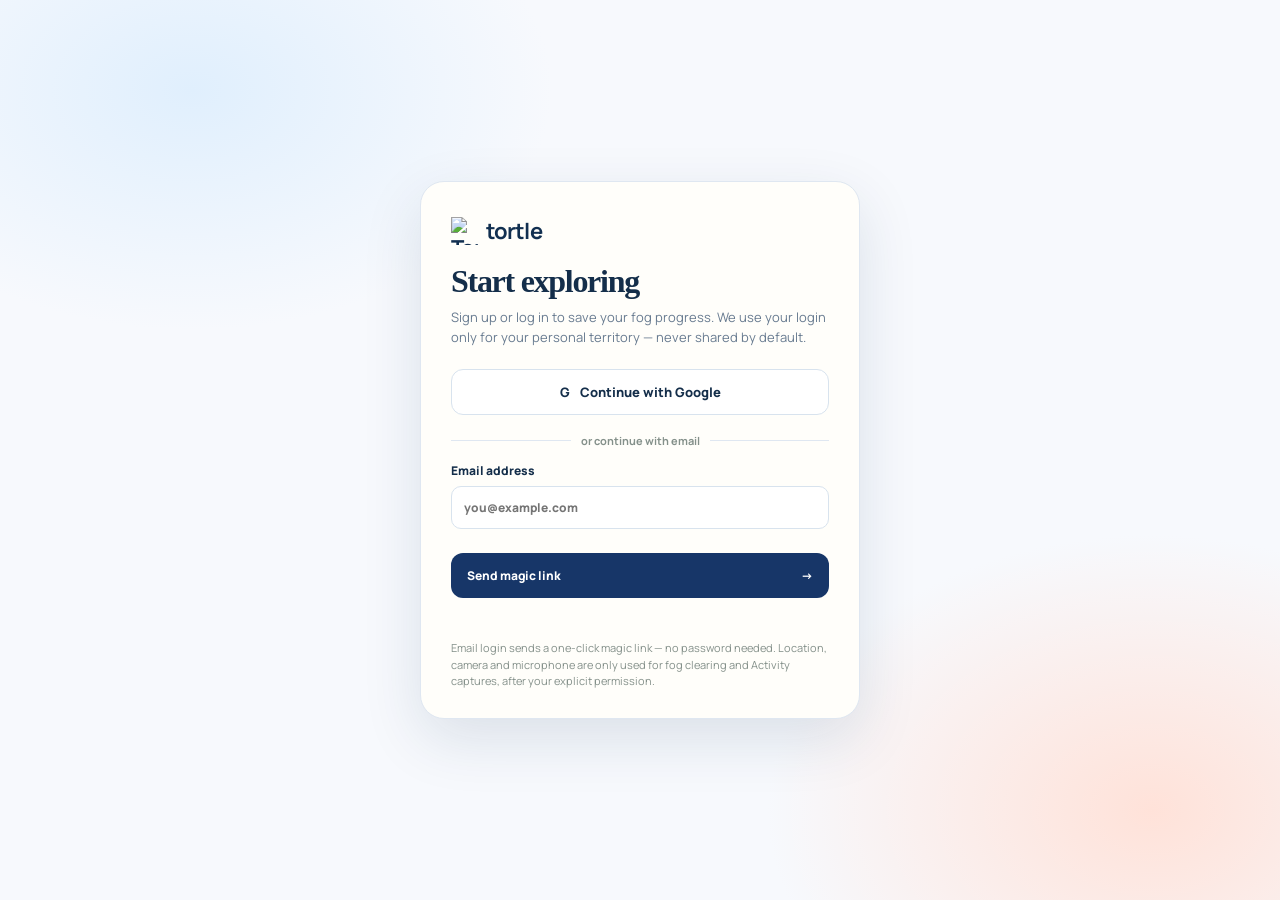
==== auth.html @ 94d279da "Tourtle is now Tortle: copy, identifiers, storage migration, backend refs, brand" ====
<!DOCTYPE html>
<html lang="en">
<head>
  <meta charset="UTF-8">
  <meta name="viewport" content="width=device-width, initial-scale=1.0">
  <title>Tortle — Sign up / Log in</title>
  <link rel="stylesheet" href="app/style.css">
  <style>
    .auth-shell {
      min-height: 100vh;
      display: grid;
      place-items: center;
      padding: 32px 18px;
      background:
        radial-gradient(600px 400px at 15% 10%, #e0effd 0%, transparent 60%),
        radial-gradient(700px 500px at 90% 90%, #ffe2d9 0%, transparent 55%),
        var(--paper);
    }
    .auth-card {
      width: min(440px, 100%);
      background: #fffefa;
      border: 1px solid var(--line);
      border-radius: 24px;
      padding: 34px 30px 28px;
      box-shadow: 0 20px 60px rgba(17, 47, 80, 0.12);
    }
    .auth-card .brand { margin-bottom: 18px; }
    .auth-card h1 {
      font: 600 32px/1.1 Fraunces, serif;
      letter-spacing: -0.04em;
      margin: 0 0 8px;
    }
    .auth-copy { color: #687b90; font-size: 13px; line-height: 1.55; margin: 0 0 22px; }
    .google-btn {
      width: 100%;
      display: flex; align-items: center; justify-content: center; gap: 10px;
      border: 1px solid #d8e3ee; background: #fff; border-radius: 12px;
      padding: 13px 14px; font-weight: 800; font-size: 13px; color: var(--ink);
    }
    .google-btn:hover { border-color: #a8caea; }
    .divider {
      display: flex; align-items: center; gap: 10px;
      color: #84908a; font-size: 11px; font-weight: 700;
      margin: 18px 0 14px;
    }
    .divider::before, .divider::after {
      content: ""; height: 1px; background: var(--line); flex: 1;
    }
    .auth-field { display: block; font-size: 12px; font-weight: 800; margin: 0 0 10px; }
    .auth-field input {
      display: block; width: 100%; margin-top: 7px;
      border: 1px solid #d8e3ee; background: #fff; border-radius: 10px;
      padding: 12px; outline-color: #4c8fcf;
    }
    .auth-hint { font-size: 11px; color: #84908a; line-height: 1.5; margin: 12px 0 0; }
    .auth-status { font-size: 12px; font-weight: 700; margin: 12px 0 0; min-height: 18px; }
    .auth-status.ok { color: #1f8a4c; }
    .auth-status.err { color: #c0392b; }
  </style>
</head>
<body>
  <div class="auth-shell">
    <div class="auth-card">
      <a href="./index.html" class="brand" aria-label="Tortle home">
        <img class="brand-mark" src="app/brand/turtle-dark-256.png" alt="Tortle" width="28" height="28">tortle
      </a>
      <h1>Start exploring</h1>
      <p class="auth-copy">Sign up or log in to save your fog progress. We use your login only for your personal territory — never shared by default.</p>

      <button class="google-btn" id="googleButton" type="button">
        <span aria-hidden="true">G</span> Continue with Google
      </button>

      <div class="divider">or continue with email</div>

      <form id="emailForm">
        <label class="auth-field">
          Email address
          <input id="emailInput" type="email" required autocomplete="email" placeholder="you@example.com">
        </label>
        <button class="primary-button" type="submit" id="emailSubmit">
          Send magic link <span>&rarr;</span>
        </button>
      </form>

      <p class="auth-status" id="authStatus" role="status"></p>
      <p class="auth-hint">Email login sends a one-click magic link — no password needed. Location, camera and microphone are only used for fog clearing and Activity captures, after your explicit permission.</p>
    </div>
  </div>

  <script type="module">
    import { getSession, sendMagicLink, signInWithGoogle, supabase } from './app/auth.js';

    const statusEl = document.querySelector('#authStatus');
    const googleBtn = document.querySelector('#googleButton');
    const form = document.querySelector('#emailForm');
    const emailInput = document.querySelector('#emailInput');
    const submitBtn = document.querySelector('#emailSubmit');

    const params = new URLSearchParams(window.location.search);
    if (params.get('error')) {
      statusEl.textContent = 'Sign-in failed: ' + params.get('error');
      statusEl.className = 'auth-status err';
    }

    // Already signed in? Go straight to the app.
    getSession().then((session) => {
      if (session) window.location.replace('./index.html');
    });

    // Magic-link / OAuth redirect landing back on auth.html (e.g. misconfigured
    // Site URL): pick up the session then forward to the app.
    supabase.auth.onAuthStateChange((event, session) => {
      if ((event === 'SIGNED_IN' || event === 'TOKEN_REFRESHED') && session) {
        window.location.replace('./index.html');
      }
    });

    googleBtn.addEventListener('click', async () => {
      statusEl.textContent = 'Opening Google…';
      statusEl.className = 'auth-status';
      try {
        await signInWithGoogle();
      } catch (e) {
        statusEl.textContent = e.message || 'Google sign-in failed.';
        statusEl.className = 'auth-status err';
      }
    });

    form.addEventListener('submit', async (e) => {
      e.preventDefault();
      const email = emailInput.value.trim();
      if (!email) return;
      submitBtn.disabled = true;
      statusEl.textContent = 'Sending magic link…';
      statusEl.className = 'auth-status';
      try {
        await sendMagicLink(email);
        statusEl.textContent = 'Check your inbox — tap the magic link on this device to finish signing in.';
        statusEl.className = 'auth-status ok';
      } catch (err) {
        statusEl.textContent = err.message || 'Could not send magic link.';
        statusEl.className = 'auth-status err';
      } finally {
        submitBtn.disabled = false;
      }
    });
  </script>
</body>
</html>
---- app/style.css ----
@import url('https://fonts.googleapis.com/css2?family=DM+Mono:wght@500&family=Manrope:wght@400;500;600;700;800&display=swap');

:root {
  --ink: #142e4a;
  --muted: #708094;
  --paper: #f7f9fd;
  --line: #dfe7f1;
  --mint: #a9d8ff;
  --deep-mint: #2568ab;
  --coral: #ff836b;
  --navy: #112f50;
}

* {
  box-sizing: border-box;
}

body {
  margin: 0;
  min-width: 320px;
  background: var(--paper);
  color: var(--ink);
  font-family: Manrope, Arial, sans-serif;
}

button,
input {
  font: inherit;
}

button {
  cursor: pointer;
}

.app-shell {
  height: 100dvh;
  overflow: hidden;
  display: block;
}

.map-panel {
  position: relative;
  height: 100dvh;
  background: #d9e8f5;
  isolation: isolate;
  overflow: hidden;
}

.live-map {
  position: absolute;
  inset: 0;
  z-index: 0;
  width: 100%;
  height: 100%;
}

.map-topbar,
.content-header {
  position: relative;
  z-index: 3;
  display: flex;
  align-items: center;
  justify-content: space-between;
}

.map-topbar {
  padding: 28px 30px;
}

.brand {
  color: var(--navy);
  font: 700 22px Manrope, sans-serif;
  text-decoration: none;
  letter-spacing: -0.04em;
  display: flex;
  align-items: center;
  gap: 7px;
}

.brand-mark {
  display: block;
  width: 28px;
  height: 28px;
  object-fit: contain;
}



.icon-button {
  width: 38px;
  height: 38px;
  border-radius: 50%;
  border: 2px solid rgba(16, 54, 54, 0.35);
  background: #f5c76a;
  color: #153434;
  font-size: 12px;
  font-weight: 800;
}

.map-controls {
  position: absolute;
  z-index: 3;
  right: 24px;
  top: 140px;
  display: grid;
  gap: 9px;
}

.map-control {
  border: 0;
  width: 42px;
  height: 42px;
  border-radius: 13px;
  background: rgba(248, 247, 242, 0.92);
  color: var(--navy);
  font-size: 20px;
  box-shadow: 0 4px 16px rgba(21, 73, 60, 0.12);
  display: grid;
  place-items: center;
}

.map-legend {
  position: absolute;
  z-index: 3;
  left: 24px;
  top: 88px;
  display: flex;
  gap: 8px;
  flex-wrap: wrap;
}

/* Diagnostic readouts (V0 transient tuning). Top-right stack, in the slot
 * freed by the tracking pill. Superadmin gets both; admin gets zoom only. */
.zoom-level {
  position: absolute;
  z-index: 3;
  right: 24px;
  top: 88px;
  background: rgba(23, 54, 104, 0.85);
  color: #fff;
  border-radius: 999px;
  padding: 5px 11px;
  font-size: 11px;
  font-weight: 800;
  font-variant-numeric: tabular-nums;
  letter-spacing: 0.02em;
}

.tilt-level {
  position: absolute;
  z-index: 3;
  right: 24px;
  top: 118px;
  background: rgba(23, 54, 104, 0.85);
  color: #fff;
  border-radius: 999px;
  padding: 5px 11px;
  font-size: 11px;
  font-weight: 800;
  font-variant-numeric: tabular-nums;
  letter-spacing: 0.02em;
}

/* Explore Live pill: lives in the card float stack, above the card. */
.map-tracking {
  box-shadow: 0 4px 16px rgba(21, 73, 60, 0.12);
}

.legend-chip {
  background: rgba(248, 247, 242, 0.9);
  border-radius: 999px;
  padding: 5px 9px;
  font-size: 10px;
  font-weight: 700;
  color: var(--navy);
  display: flex;
  align-items: center;
  gap: 6px;
}

.swatch {
  width: 10px;
  height: 10px;
  border-radius: 2px;
}

.swatch.fog {
  background: #3a4b5e;
}
.swatch.activated {
  background: #8fd0f2;
}
.swatch.cleared {
  background: #5cc581;
}

.map-control svg {
  display: block;
}

.map-control.active {
  background: var(--navy);
  color: #fff;
}

/* Sandbox joystick pad: bottom-left, above the summary card. */
.joystick {
  position: absolute;
  z-index: 3;
  left: 24px;
  bottom: calc(210px + env(safe-area-inset-bottom, 0px));
  display: grid;
  gap: 8px;
  justify-items: center;
}

.joystick[hidden] {
  display: none;
}

.joy-base {
  width: 120px;
  height: 120px;
  border-radius: 50%;
  background: rgba(248, 247, 242, 0.92);
  box-shadow: 0 4px 16px rgba(21, 73, 60, 0.12);
  display: grid;
  place-items: center;
  touch-action: none;
  cursor: pointer;
}

.joy-nub {
  width: 52px;
  height: 52px;
  border-radius: 50%;
  background: var(--navy);
  box-shadow: 0 2px 8px rgba(17, 47, 80, 0.35);
}

.joy-tag {
  margin: 0;
  font: 700 9px "DM Mono", monospace;
  letter-spacing: 0.08em;
  color: #fff;
  background: rgba(23, 54, 104, 0.8);
  padding: 3px 8px;
  border-radius: 999px;
}

/* Card dock: bottom-anchored column. The float stack (recenter + Explore
 * Live) rides directly above the card and follows it as it expands. */
.card-dock {
  position: absolute;
  z-index: 4;
  left: 12px;
  right: 12px;
  bottom: calc(12px + env(safe-area-inset-bottom, 0px));
  display: flex;
  flex-direction: column;
  align-items: stretch;
  pointer-events: none;
}

.card-dock > * { pointer-events: auto; }

.card-float-stack {
  align-self: flex-end;
  display: flex;
  flex-direction: column;
  align-items: flex-end;
  gap: 9px;
  margin-bottom: 10px;
}

.bottom-card {
  position: relative;
  border: 1px solid rgba(255, 255, 255, 0.6);
  background: rgba(248, 247, 242, 0.94);
  border-radius: 18px;
  box-shadow: 0 10px 30px rgba(15, 64, 54, 0.16);
  backdrop-filter: blur(8px);
  max-height: calc(100dvh - 170px);
  display: flex;
  flex-direction: column;
  overflow: hidden;
}

.card-handle {
  display: flex;
  justify-content: center;
  padding: 8px 0 0;
  flex: none;
}

.card-handle span {
  width: 36px;
  height: 4px;
  border-radius: 999px;
  background: #d9e2ee;
}

.map-summary {
  display: flex;
  align-items: flex-start;
  gap: 12px;
  padding: 8px 17px 16px;
  cursor: pointer;
  flex: none;
}

.summary-text {
  flex: 1;
  min-width: 0;
}

.detail-content {
  display: none;
  overflow-y: auto;
  padding: 4px 17px 20px;
  border-top: 1px solid var(--line);
  -webkit-overflow-scrolling: touch;
}

.bottom-card.expanded .detail-content {
  display: block;
}

@media (min-width: 700px) {
  .card-dock {
    left: 25px;
    right: auto;
    width: min(430px, calc(100vw - 50px));
  }
}

.eyebrow {
  margin: 0 0 5px;
  color: #6e8278;
  font: 500 10px "DM Mono", monospace;
  letter-spacing: 0.1em;
  text-transform: uppercase;
}

.territory-title {
  margin: 0;
  font: 800 18px Manrope, sans-serif;
  letter-spacing: -0.02em;
}

.title-stack {
  display: flex;
  flex-direction: column;
  align-items: flex-start;
  gap: 2px;
  min-width: 0;
  flex: 1;
}

/* My City header: title stack top-left, counts flush right */
.city-header {
  display: flex;
  align-items: flex-start;
  justify-content: space-between;
  gap: 12px;
  margin-bottom: 10px;
}

.city-header .header-counts {
  margin-left: auto;
}

.header-counts {
  display: flex;
  align-items: stretch;
  gap: 0;
  flex: none;
  background: transparent;
  border: none;
  border-radius: 12px;
  padding: 7px 6px;
  box-shadow: none;
}

.count-panel {
  display: flex;
  flex-direction: column;
  align-items: center;
  gap: 5px;
  padding: 0 8px;
}

.panel-title {
  font: 700 9px "DM Mono", monospace;
  letter-spacing: 0.08em;
  text-transform: uppercase;
  color: #6e8278;
  line-height: 1;
}

.count-divider {
  width: 1px;
  align-self: stretch;
  background: var(--line);
  margin: 2px 4px;
}

.count-item {
  display: flex;
  flex-direction: column;
  align-items: center;
  gap: 3px;
}

.count-boxes {
  display: flex;
  gap: 6px;
}

.count-box {
  position: relative;
  min-width: 38px;
  height: 34px;
  padding: 0 10px;
  display: grid;
  place-items: center;
  background: #fff;
  border: 1px solid var(--line);
  border-radius: 9px;
  font: 800 15px "DM Mono", monospace;
  font-variant-numeric: tabular-nums;
  line-height: 1;
  box-shadow: 0 1px 4px rgba(16, 46, 74, 0.06);
}

.count-box.activated b {
  color: #8fd0f2;
}

.count-box.unlocked b {
  color: #5cc581;
}

.count-box.neutral b {
  color: var(--navy);
}

.box-dot {
  position: absolute;
  top: -4px;
  right: -4px;
  width: 9px;
  height: 9px;
  border-radius: 50%;
  border: 2px solid rgba(248, 247, 242, 0.94);
  box-shadow: 0 0 0 1px rgba(0,0,0,0.04);
}

.box-dot.blue {
  background: #8fd0f2;
}

.box-dot.green {
  background: #5cc581;
}

.box-sublabel {
  font: 600 8px "DM Mono", monospace;
  letter-spacing: 0.04em;
  text-transform: uppercase;
  color: #6e8278;
  line-height: 1;
}

.count-label {
  font: 600 9px "DM Mono", monospace;
  letter-spacing: 0.06em;
  text-transform: uppercase;
  color: #6e8278;
  line-height: 1;
}

.area-name {
  margin: 0;
  color: #667874;
  font: 600 12px Manrope, sans-serif;
  white-space: nowrap;
  overflow: hidden;
  text-overflow: ellipsis;
  max-width: 100%;
}

.hex-line {
  margin: 1px 0 0;
  color: #8a9aa8;
  font: 500 10px "DM Mono", monospace;
  letter-spacing: 0.02em;
  white-space: nowrap;
  overflow: hidden;
  text-overflow: ellipsis;
}

.countdown-row {
  display: flex;
  align-items: center;
  justify-content: flex-start;
  gap: 6px;
  font-size: 11px;
  color: #667874;
  margin-bottom: 8px;
}

.countdown-text {
  flex: none;
  min-width: 0;
}

.countdown-text b {
  color: var(--navy);
  font-variant-numeric: tabular-nums;
}

.countdown-row.unlocked .countdown-text {
  color: #1f8a4c;
  font-weight: 800;
}

.lock-icon {
  display: grid;
  place-items: center;
  flex: none;
  color: var(--navy);
}

.lock-icon svg {
  display: block;
}

.countdown-row.unlocked .lock-icon {
  color: #1f8a4c;
}

/* Legacy progress-row kept for expanded detail blocks (not the summary card) */
.progress-row {
  display: flex;
  justify-content: space-between;
  font-size: 11px;
  color: #667874;
  margin-bottom: 8px;
}

.progress-track {
  height: 6px;
  background: #e4ece5;
  border-radius: 999px;
  overflow: hidden;
  position: relative;
}

#tileProgressTrack {
  margin-top: 10px;
  width: 100%;
}

.progress-track span {
  display: block;
  height: 100%;
  width: 0;
  border-radius: inherit;
  background: var(--deep-mint);
  transition: width 0.5s ease;
}

.progress-track.unlocked span {
  background: #5cc581;
}

.user-puck {
  width: 18px;
  height: 18px;
  border-radius: 50%;
  background: #2a69aa;
  border: 3px solid #fff;
  box-shadow: 0 0 0 8px rgba(42, 105, 170, 0.18);
}

.content-header {
  gap: 20px;
  padding-top: 18px;
}

.content-header h1 {
  font: 600 clamp(33px, 4vw, 50px) / 1.04 Manrope, sans-serif;
  letter-spacing: -0.045em;
  margin: 0;
}

.status-pill {
  flex: none;
  display: flex;
  gap: 8px;
  align-items: center;
  color: #2568ab;
  background: #dceeff;
  border: 0;
  border-radius: 999px;
  padding: 10px 13px;
  font-size: 11px;
  font-weight: 700;
}

.status-pill i {
  width: 7px;
  height: 7px;
  border-radius: 50%;
  background: #347bc2;
}

.status-pill.live i {
  background: #1f8a4c;
  box-shadow: 0 0 0 4px rgba(31, 138, 76, 0.18);
}

.stat-grid {
  display: grid;
  grid-template-columns: repeat(3, 1fr);
  gap: 12px;
  margin: 38px 0 42px;
}

.stat-card {
  display: flex;
  align-items: center;
  gap: 11px;
  border: 1px solid var(--line);
  background: #fffefa;
  border-radius: 15px;
  padding: 15px 13px;
}

.streak-card {
  background: #173d68;
  color: #fff;
  border-color: #173d68;
}

.stat-icon {
  display: grid;
  place-items: center;
  width: 30px;
  height: 30px;
  border-radius: 10px;
  color: #e4fff5;
  background: #2b5f94;
  font-size: 17px;
}

.stat-icon.mint {
  background: #deefff;
  color: #2a69aa;
}

.stat-icon.coral {
  background: #ffe2d9;
  color: #dc6755;
}

.stat-value {
  margin: 0;
  font-weight: 800;
  font-size: 17px;
  white-space: nowrap;
}

.stat-label {
  margin: 1px 0 0;
  color: #73817b;
  font-size: 10px;
  white-space: nowrap;
}

.streak-card .stat-label {
  color: #b3ccc1;
}

.section-block {
  border-top: 1px solid var(--line);
  padding: 29px 0;
}

#unlockingSection {
  border-top: none;
  padding-top: 8px;
}

.section-heading {
  display: flex;
  align-items: end;
  justify-content: space-between;
  gap: 14px;
  margin-bottom: 16px;
}

.section-heading h2 {
  font: 600 23px Manrope, sans-serif;
  letter-spacing: -0.035em;
  margin: 0;
}

.text-button {
  border: 0;
  background: transparent;
  color: #2568ab;
  font-size: 11px;
  font-weight: 800;
  padding: 4px 0;
}

.next-unlock-card {
  display: flex;
  align-items: center;
  gap: 17px;
  padding: 17px;
  border-radius: 16px;
  background: #e4f0fb;
}

.mini-hex {
  width: 45px;
  height: 45px;
  clip-path: polygon(25% 6%, 75% 6%, 100% 50%, 75% 94%, 25% 94%, 0 50%);
  display: grid;
  place-items: center;
  flex: none;
  color: #173d68;
  font-size: 18px;
  background: #9bdaff;
}

.unlock-copy {
  flex: 1;
}

.unlock-copy h3 {
  margin: 0 0 3px;
  font: 600 18px Manrope, sans-serif;
}

.unlock-copy p {
  margin: 0;
  color: #5d736b;
  font-size: 11px;
  line-height: 1.45;
}

.understood-button {
  margin-top: 16px;
  width: 100%;
  border: 0;
  border-radius: 12px;
  padding: 12px 16px;
  background: var(--navy);
  color: #fff;
  font-weight: 800;
  font-size: 12px;
}

.collapsed-bar {
  display: flex;
  align-items: center;
  justify-content: space-between;
  width: 100%;
  border: 1px solid var(--line);
  background: #fff;
  border-radius: 14px;
  padding: 14px 16px;
  font-weight: 700;
  font-size: 13px;
  color: var(--ink);
}

.collapsed-bar[hidden] { display: none !important; }

.collapsed-bar .info-icon {
  display: grid;
  place-items: center;
  width: 28px;
  height: 28px;
  border-radius: 50%;
  background: var(--navy);
  color: #fff;
}

.unlocking-content[hidden] { display: none !important; }

.dark {
  background: #cbdcec;
}

.dark span {
  background: #9bdaff;
}

.arrow-button {
  width: 33px;
  height: 33px;
  border: 0;
  border-radius: 50%;
  background: var(--navy);
  color: white;
  font-size: 21px;
  display: grid;
  place-items: center;
}

.section-subtitle {
  margin: -8px 0 14px;
  color: #6e8278;
  font-size: 11px;
  line-height: 1.4;
}

.activity-choices {
  display: grid;
  grid-template-columns: repeat(3, 1fr);
  gap: 10px;
}

.activity-choice {
  aspect-ratio: 1;
  padding: 12px 8px;
  text-align: center;
  display: flex;
  flex-direction: column;
  align-items: center;
  justify-content: center;
  gap: 8px;
  border: 1px solid var(--line);
  border-radius: 14px;
  background: white;
  color: var(--ink);
  transition: transform 0.2s, border-color 0.2s, box-shadow 0.2s;
}

.activity-choice:hover {
  transform: translateY(-2px);
  border-color: #a8caea;
  box-shadow: 0 6px 15px rgba(30, 80, 69, 0.08);
}

.activity-choice.muted,
.activity-choice:disabled {
  opacity: 0.35;
  filter: grayscale(0.6);
  cursor: not-allowed;
}

.activity-choice.muted:hover,
.activity-choice:disabled:hover {
  transform: none;
  border-color: var(--line);
  box-shadow: none;
}

.activity-choice b {
  display: block;
  font-size: 12px;
  font-weight: 700;
  line-height: 1.2;
}

.choice-icon {
  display: grid;
  place-items: center;
  width: 32px;
  height: 32px;
  border-radius: 9px;
  background: #e2effb;
  color: #2a69aa;
  font-weight: 800;
  flex: none;
}

.capture-area {
  margin-top: 14px;
  border: 1px solid var(--line);
  border-radius: 14px;
  background: #fff;
  padding: 14px;
  display: grid;
  gap: 10px;
}

.capture-area[hidden] { display: none !important; }

.capture-tabs {
  display: flex;
  gap: 8px;
  align-items: center;
}

.capture-tab {
  border: 1px solid var(--line);
  background: #f7f9fd;
  border-radius: 999px;
  padding: 6px 12px;
  font-size: 11px;
  font-weight: 700;
}

.capture-tab.active {
  background: var(--navy);
  color: #fff;
  border-color: var(--navy);
}

.capture-close {
  margin-left: auto;
  border: 0;
  background: transparent;
  font-size: 18px;
  line-height: 1;
  padding: 4px 8px;
}

#photoPreview {
  width: 100%;
  max-height: 220px;
  background: #000;
  border-radius: 10px;
  object-fit: cover;
}

#photoThumb {
  width: 100%;
  max-height: 220px;
  border-radius: 10px;
  object-fit: cover;
}

.capture-actions {
  display: flex;
  flex-wrap: wrap;
  gap: 8px;
  align-items: center;
}

.capture-btn {
  border: 1px solid var(--line);
  background: #fff;
  border-radius: 999px;
  padding: 8px 12px;
  font-size: 11px;
  font-weight: 700;
}

.capture-btn.primary {
  background: var(--navy);
  color: #fff;
  border-color: var(--navy);
}

.capture-btn[hidden] { display: none !important; }

.capture-hint {
  color: #8a9aa8;
  font-size: 10px;
}

.voice-bar {
  display: flex;
  align-items: center;
  gap: 10px;
}

.voice-wave {
  flex: 1;
  height: 28px;
  border-radius: 8px;
  background: #e2effb;
  position: relative;
  overflow: hidden;
}

.voice-timer {
  font: 700 12px "DM Mono", monospace;
  font-variant-numeric: tabular-nums;
}

#voiceAudio { width: 100%; }

@media (max-width: 840px) {
  .activity-choices {
    grid-template-columns: repeat(3, 1fr);
  }
}

.outing-chip {
  display: inline-flex;
  margin-left: 8px;
  padding: 2px 8px;
  border-radius: 999px;
  background: #ffe2d9;
  color: #dc6755;
  font-size: 10px;
}

.outing-chip[hidden] {
  display: none;
}

.leaderboard {
  margin: 0;
  padding: 0;
  list-style: none;
  display: grid;
  gap: 3px;
}

.leaderboard li {
  display: grid;
  grid-template-columns: 21px 27px 1fr auto;
  align-items: center;
  gap: 9px;
  padding: 8px;
  border-radius: 10px;
  font-size: 11px;
}

.leaderboard li.you {
  background: #e3f0fb;
}

.rank {
  color: #82908a;
  font: 500 10px "DM Mono", monospace;
}

.avatar {
  width: 25px;
  height: 25px;
  display: grid;
  place-items: center;
  border-radius: 50%;
  font-size: 10px;
  font-weight: 800;
  color: #fff;
}

.violet {
  background: #6e66a9;
}
.gold {
  background: #cd9f42;
}
.user {
  background: #2a69aa;
}
.person {
  font-weight: 700;
}
.person small {
  display: inline;
  margin-left: 5px;
  color: #82908a;
  font-size: 9px;
  font-weight: 500;
}
.leaderboard li b {
  font: 700 12px "DM Mono", monospace;
}

.data-credit {
  margin: 18px 0 4px;
  color: #84908a;
  font-size: 9px;
  line-height: 1.5;
}

.dialog {
  border: 0;
  padding: 0;
  background: transparent;
  max-width: 510px;
  width: calc(100% - 32px);
}

.dialog::backdrop {
  background: rgba(12, 38, 70, 0.48);
  backdrop-filter: blur(3px);
}

.dialog-card {
  position: relative;
  background: #fbfaf5;
  border-radius: 24px;
  padding: 31px;
  box-shadow: 0 20px 80px rgba(0, 0, 0, 0.25);
}

.dialog-card h2 {
  font: 600 32px Manrope, sans-serif;
  letter-spacing: -0.04em;
  margin: 0 0 6px;
}

.dialog-copy {
  color: #687b90;
  font-size: 13px;
  line-height: 1.5;
  margin: 0 0 23px;
}

.dialog-close {
  position: absolute;
  right: 15px;
  top: 13px;
  border: 0;
  background: transparent;
  font-size: 25px;
  color: #6e8499;
}

.field-label {
  display: block;
  font-size: 12px;
  font-weight: 800;
  margin: 16px 0 8px;
}

.field-label small {
  font-weight: 500;
  color: #84908a;
}

.field-label input {
  display: block;
  width: 100%;
  border: 1px solid #d8e3ee;
  background: white;
  border-radius: 10px;
  padding: 12px;
  margin-top: 7px;
  outline-color: #4c8fcf;
}

.category-grid {
  display: grid;
  grid-template-columns: repeat(2, 1fr);
  gap: 8px;
}

.category {
  border: 1px solid #dde6f0;
  background: white;
  border-radius: 9px;
  padding: 10px 8px;
  color: #60758b;
  font-size: 11px;
  font-weight: 700;
  text-align: left;
}

.category.selected {
  border-color: #397fc3;
  background: #e0effd;
  color: #2568ab;
}

.primary-button {
  margin-top: 24px;
  width: 100%;
  display: flex;
  justify-content: space-between;
  align-items: center;
  border: 0;
  border-radius: 12px;
  padding: 14px 16px;
  background: #173668;
  color: white;
  font-weight: 800;
  font-size: 12px;
}

.toast {
  position: fixed;
  z-index: 10;
  left: 50%;
  bottom: 25px;
  transform: translate(-50%, 130px);
  opacity: 0;
  transition: 0.35s;
  background: #173668;
  color: white;
  padding: 12px 17px;
  border-radius: 999px;
  box-shadow: 0 12px 25px rgba(0, 0, 0, 0.2);
  font-size: 12px;
  font-weight: 700;
  max-width: min(520px, calc(100% - 24px));
}

.pwa-banner {
  position: fixed;
  z-index: 9;
  left: 12px;
  right: 12px;
  bottom: calc(12px + env(safe-area-inset-bottom, 0px));
  display: flex;
  align-items: center;
  gap: 10px;
  background: #173668;
  color: #fff;
  padding: 10px 12px 10px 16px;
  border-radius: 14px;
  box-shadow: 0 10px 30px rgba(15,64,54,0.22);
  font-size: 12px;
  font-weight: 700;
}

.pwa-banner[hidden] { display: none; }

.pwa-install {
  margin-left: auto;
  border: 0;
  background: #fff;
  color: #173668;
  padding: 7px 12px;
  border-radius: 999px;
  font-weight: 800;
  font-size: 11px;
}

.pwa-dismiss {
  border: 0;
  background: transparent;
  color: #fff;
  font-size: 18px;
  line-height: 1;
  padding: 4px 6px;
}

/* Fullscreen camera */
.cam-sheet {
  border: 0;
  padding: 0;
  margin: 0;
  max-width: 100vw;
  max-height: 100dvh;
  width: 100vw;
  height: 100dvh;
  background: #000;
  color: #fff;
}

.cam-sheet::backdrop { background: #000; }

.cam-top {
  position: absolute;
  top: 0; left: 0; right: 0;
  z-index: 2;
  display: flex;
  align-items: center;
  justify-content: center;
  padding: calc(14px + env(safe-area-inset-top, 0px)) 16px 12px;
  background: linear-gradient(rgba(0,0,0,0.5), transparent);
}

.cam-toggle {
  display: flex;
  gap: 4px;
  background: rgba(255,255,255,0.16);
  border-radius: 999px;
  padding: 3px;
}

.cam-tab {
  border: 0;
  background: transparent;
  color: #fff;
  border-radius: 999px;
  padding: 7px 16px;
  font-size: 12px;
  font-weight: 700;
}

.cam-tab.active { background: #fff; color: #000; }

.cam-close {
  position: absolute;
  right: 12px;
  top: calc(12px + env(safe-area-inset-top, 0px));
  border: 0;
  background: rgba(255,255,255,0.16);
  color: #fff;
  width: 36px; height: 36px;
  border-radius: 50%;
  font-size: 20px;
  line-height: 1;
}

#camPreview, #camReview {
  position: absolute;
  inset: 0;
  width: 100%;
  height: 100%;
  object-fit: cover;
}

#camReview[hidden] { display: none !important; }

.cam-bottom {
  position: absolute;
  bottom: 0; left: 0; right: 0;
  z-index: 2;
  display: flex;
  align-items: center;
  justify-content: center;
  gap: 28px;
  padding: 18px 16px calc(22px + env(safe-area-inset-bottom, 0px));
  background: linear-gradient(transparent, rgba(0,0,0,0.55));
}

.cam-shutter {
  width: 68px; height: 68px;
  border-radius: 50%;
  border: 4px solid #fff;
  background: transparent;
  flex: none;
}

.cam-shutter.recording { background: #e5484d; }

.cam-flip, .cam-retake {
  border: 0;
  background: rgba(255,255,255,0.16);
  color: #fff;
  width: 44px; height: 44px;
  border-radius: 50%;
  font-size: 18px;
  font-weight: 800;
}

.cam-save {
  border: 0;
  background: #fff;
  color: #000;
  border-radius: 999px;
  padding: 12px 26px;
  font-weight: 800;
  font-size: 14px;
}

.cam-save[hidden], .cam-retake[hidden] { display: none !important; }

/* Tile gallery */
.tile-gallery {
  margin-top: 12px;
  display: grid;
  grid-template-columns: repeat(3, 1fr);
  gap: 8px;
}

.tile-gallery[hidden] { display: none !important; }

.tile-gallery .g-thumb {
  width: 100%;
  aspect-ratio: 1;
  object-fit: cover;
  border-radius: 10px;
  background: #e4ece5;
  border: 0;
  padding: 0;
  overflow: hidden;
}

.tile-gallery .g-thumb.voice-thumb {
  display: grid;
  place-items: center;
  background: #e2effb;
  color: #2a69aa;
  cursor: pointer;
}

.tile-gallery .g-thumb.voice-thumb svg {
  display: block;
}

/* Gallery header + select/delete */
.gallery-bar {
  margin-top: 12px;
  display: flex;
  align-items: center;
  justify-content: space-between;
}

.gallery-bar[hidden] { display: none !important; }

.gallery-count {
  font-size: 12px;
  font-weight: 700;
  color: #5b6b7a;
}

.gallery-select {
  border: 1px solid #cfd8de;
  background: #fff;
  border-radius: 999px;
  padding: 4px 14px;
  font-size: 12px;
  font-weight: 800;
  color: #173668;
}

/* Screen-fixed user puck: sky-blue dot, white border, dims on browse */
#userPuck {
  position: absolute;
  left: 50%;
  top: 50%;
  width: 18px;
  height: 18px;
  margin: -9px 0 0 -9px;
  border-radius: 50%;
  background: #4aa8dd;
  border: 3px solid #fff;
  box-shadow: 0 1px 6px rgba(0,0,0,0.45);
  z-index: 5;
  pointer-events: none;
  transition: opacity 0.3s ease;
}

#userPuck.dimmed { opacity: 0.3; }

.tile-gallery .g-item { position: relative; }

.tile-gallery .g-item .g-thumb { display: block; }

.tile-gallery .g-item.selected .g-thumb {
  outline: 3px solid #2a69aa;
  outline-offset: -3px;
}

.g-play {
  position: absolute;
  inset: 0;
  display: grid;
  place-items: center;
  pointer-events: none;
}

.g-play svg {
  background: rgba(0,0,0,0.45);
  border-radius: 50%;
  padding: 7px;
  box-sizing: content-box;
}

.g-del {
  position: absolute;
  top: 6px;
  right: 6px;
  width: 24px;
  height: 24px;
  border: 0;
  border-radius: 50%;
  background: rgba(0,0,0,0.55);
  color: #fff;
  font-size: 16px;
  line-height: 1;
  font-weight: 800;
  display: grid;
  place-items: center;
  padding: 0 0 2px;
}

.g-del.armed { background: #c0392b; }

.g-item.selecting .g-del { display: none; }

.g-check {
  position: absolute;
  top: 6px;
  left: 6px;
  width: 24px;
  height: 24px;
  border-radius: 50%;
  border: 2px solid #fff;
  background: rgba(0,0,0,0.35);
  display: none;
  place-items: center;
}

.g-item.selecting .g-check { display: grid; }

.g-item.selected .g-check {
  background: #2a69aa;
  border-color: #2a69aa;
}

.gallery-deletebar {
  margin-top: 8px;
  display: flex;
  gap: 8px;
}

.gallery-deletebar[hidden] { display: none !important; }

.gallery-cancel {
  flex: 1;
  border: 1px solid #cfd8de;
  background: #fff;
  border-radius: 10px;
  padding: 8px;
  font-size: 13px;
  font-weight: 800;
  color: #173668;
}

.gallery-delete {
  flex: 2;
  border: 0;
  border-radius: 10px;
  padding: 8px;
  font-size: 13px;
  font-weight: 800;
  background: #f3d7d2;
  color: #a93226;
}

.gallery-delete:disabled { opacity: 0.45; }

.gallery-delete.armed {
  background: #c0392b;
  color: #fff;
}

/* Media viewer */
.viewer {
  border: 0;
  padding: 0;
  margin: 0;
  max-width: 100vw;
  max-height: 100dvh;
  width: 100vw;
  height: 100dvh;
  background: #000;
}

.viewer::backdrop { background: rgba(0,0,0,0.92); }

.viewer-close { z-index: 2; }

.viewer-nav {
  position: absolute;
  top: 50%;
  transform: translateY(-50%);
  z-index: 2;
  border: 0;
  background: rgba(255,255,255,0.16);
  color: #fff;
  width: 44px; height: 44px;
  border-radius: 50%;
  font-size: 26px;
  line-height: 1;
  font-weight: 800;
}

.viewer-nav.prev { left: 12px; }
.viewer-nav.next { right: 12px; }
.viewer-nav[hidden] { display: none !important; }

.voice-wave {
  display: flex;
  align-items: center;
  gap: 2px;
  padding: 4px 8px;
}

.voice-wave span {
  width: 3px;
  min-height: 3px;
  height: 4px;
  border-radius: 2px;
  background: #2a69aa;
  flex: none;
}

#viewerImg, #viewerVideo {
  position: absolute;
  inset: 0;
  width: 100%;
  height: 100%;
  object-fit: contain;
  background: #000;
}

#viewerImg[hidden], #viewerVideo[hidden] { display: none !important; }

/* Custom video player: center transport, seek ~26% from bottom,
   vertical volume at the right edge. Chrome fades as one group. */
.viewer-video-wrap {
  position: absolute;
  inset: 0;
  background: #000;
}

.viewer-video-wrap[hidden] { display: none !important; }

.v-chrome {
  position: absolute;
  inset: 0;
  z-index: 3;
  pointer-events: none;
  opacity: 0;
  transition: opacity 0.25s ease;
}

.viewer-video-wrap.visible .v-chrome { opacity: 1; }

.v-chrome button,
.v-chrome input { pointer-events: auto; }

.v-center {
  position: absolute;
  left: 50%;
  top: 50%;
  transform: translate(-50%, -50%);
  display: flex;
  align-items: center;
  gap: 20px;
}

.v-btn {
  width: 54px;
  height: 54px;
  border: 0;
  border-radius: 50%;
  background: rgba(255,255,255,0.18);
  color: #fff;
  display: grid;
  place-items: center;
  padding: 0;
}

.v-btn.play {
  width: 68px;
  height: 68px;
  background: rgba(255,255,255,0.24);
}

.v-seek {
  position: absolute;
  left: 16px;
  right: 16px;
  bottom: 26%;
  display: flex;
  align-items: center;
  gap: 10px;
}

.v-seek input[type="range"] {
  flex: 1;
  accent-color: #fff;
}

.v-time {
  color: #fff;
  font-size: 12px;
  font-weight: 700;
  min-width: 36px;
  text-align: center;
  text-shadow: 0 1px 3px rgba(0,0,0,0.8);
}

.v-vol {
  position: absolute;
  right: 14px;
  bottom: 8%;
}

.v-vol input[type="range"] {
  -webkit-appearance: slider-vertical;
  appearance: slider-vertical;
  writing-mode: vertical-lr;
  direction: rtl;
  width: 30px;
  height: 120px;
  accent-color: #fff;
}

#viewerAudio[hidden] { display: none !important; }

.audio-player {
  position: absolute;
  left: 50%;
  top: 50%;
  transform: translate(-50%, -50%);
  width: min(320px, 86vw);
  display: flex;
  flex-direction: column;
  align-items: center;
  gap: 14px;
}

.audio-player[hidden] { display: none !important; }

.audio-wave {
  position: relative;
  width: 100%;
  height: 96px;
  border-radius: 12px;
  background: rgba(255,255,255,0.12);
  display: flex;
  align-items: center;
  gap: 2px;
  padding: 10px 12px;
  overflow: hidden;
}

.audio-wave span.bar {
  width: 3px;
  min-height: 3px;
  height: 4px;
  border-radius: 2px;
  background: #fff;
  flex: none;
}

.audio-remain {
  position: absolute;
  right: 8px;
  bottom: 6px;
  color: #fff;
  font: 700 11px "DM Mono", monospace;
  font-variant-numeric: tabular-nums;
}

.audio-controls {
  display: flex;
  gap: 8px;
}

.audio-btn {
  border: 1px solid rgba(255,255,255,0.4);
  background: transparent;
  color: #fff;
  border-radius: 999px;
  padding: 8px 14px;
  font-size: 12px;
  font-weight: 700;
  cursor: pointer;
  display: grid;
  place-items: center;
}

.audio-btn svg { display: block; }

.voice-wave span {
  opacity: 0.3;
}

.voice-wave span.played {
  opacity: 1;
}

.audio-wave span.bar {
  opacity: 0.35;
}

.audio-wave span.bar.played {
  opacity: 1;
}

.audio-track {
  width: 100%;
  height: 4px;
  border-radius: 999px;
  background: rgba(255,255,255,0.25);
  overflow: hidden;
  cursor: pointer;
}

.audio-track span {
  display: block;
  height: 100%;
  width: 0;
  background: #fff;
  border-radius: inherit;
}

.audio-time {
  color: #fff;
  font: 700 12px "DM Mono", monospace;
  font-variant-numeric: tabular-nums;
}

/* Location gate */
.gate-dialog {
  max-width: 420px;
  width: calc(100% - 32px);
}

.gate-card {
  text-align: center;
  padding: 28px 24px 22px;
}

.gate-icon {
  width: 56px;
  height: 56px;
  margin: 0 auto 14px;
  display: grid;
  place-items: center;
  border-radius: 16px;
  background: #e2effb;
  color: #2a69aa;
}

.gate-state h2 {
  text-align: center;
}

.gate-privacy {
  margin: 12px 0 0;
  color: #8a9aa8;
  font-size: 10px;
  line-height: 1.4;
}

.gate-secondary {
  margin-top: 10px;
  width: 100%;
  text-align: center;
  padding: 10px;
}

.gate-cards {
  display: grid;
  gap: 10px;
  margin: 16px 0;
  text-align: left;
}

.city-card {
  display: flex;
  align-items: center;
  justify-content: space-between;
  gap: 12px;
  width: 100%;
  padding: 14px 14px;
  border: 1px solid var(--line);
  border-radius: 14px;
  background: #fff;
  text-align: left;
}

.city-card b { font-size: 14px; }
.city-card small { display: block; color: #8a9aa8; font-size: 11px; margin-top: 2px; }
.city-card span:last-child { color: var(--navy); font-weight: 800; font-size: 12px; }

.toast.visible {
  transform: translate(-50%, 0);
  opacity: 1;
}

.stat-icon svg,
.choice-icon svg,
.mini-hex svg,
.arrow-button svg,
.primary-button svg {
  display: block;
}

.primary-button svg {
  flex: none;
}

@media (max-width: 840px) {
  .stat-grid {
    grid-template-columns: repeat(3, 1fr);
    gap: 8px;
    margin: 22px 0 26px;
  }
  .stat-card {
    padding: 12px 10px;
  }
}
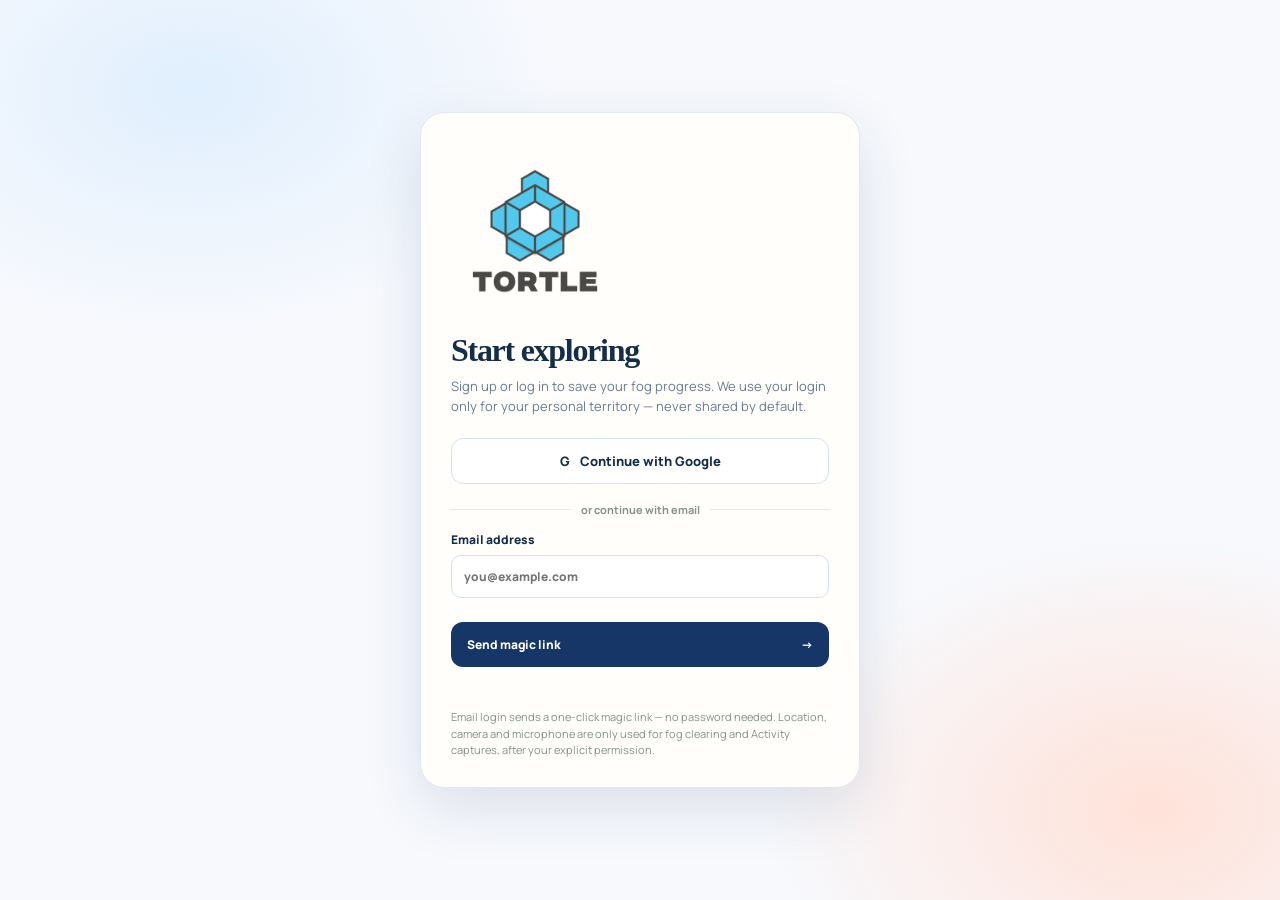
==== commit a2f00c46: "Hex brand rollout: Main logo prime slots, symbol icons, no printed text" ====
--- a/auth.html
+++ b/auth.html
@@ -61,8 +61,8 @@
 <body>
   <div class="auth-shell">
     <div class="auth-card">
-      <a href="./index.html" class="brand" aria-label="Tortle home">
-        <img class="brand-mark" src="app/brand/turtle-dark-256.png" alt="Tortle" width="28" height="28">tortle
+      <a href="./index.html" class="brand auth-brand" aria-label="Tortle home">
+        <img class="brand-logo" src="app/brand/main-logo-800.png" alt="Tortle" width="168">
       </a>
       <h1>Start exploring</h1>
       <p class="auth-copy">Sign up or log in to save your fog progress. We use your login only for your personal territory — never shared by default.</p>
--- a/app/style.css
+++ b/app/style.css
@@ -77,12 +77,19 @@
   gap: 7px;
 }
 
-.brand-mark {
+.brand-logo {
   display: block;
-  width: 28px;
-  height: 28px;
   object-fit: contain;
 }
+
+.map-topbar .brand-logo { height: 46px; width: auto; }
+
+.auth-brand {
+  display: block;
+  margin-bottom: 18px;
+}
+
+.auth-brand .brand-logo { width: 168px; height: auto; }
 
 
 
